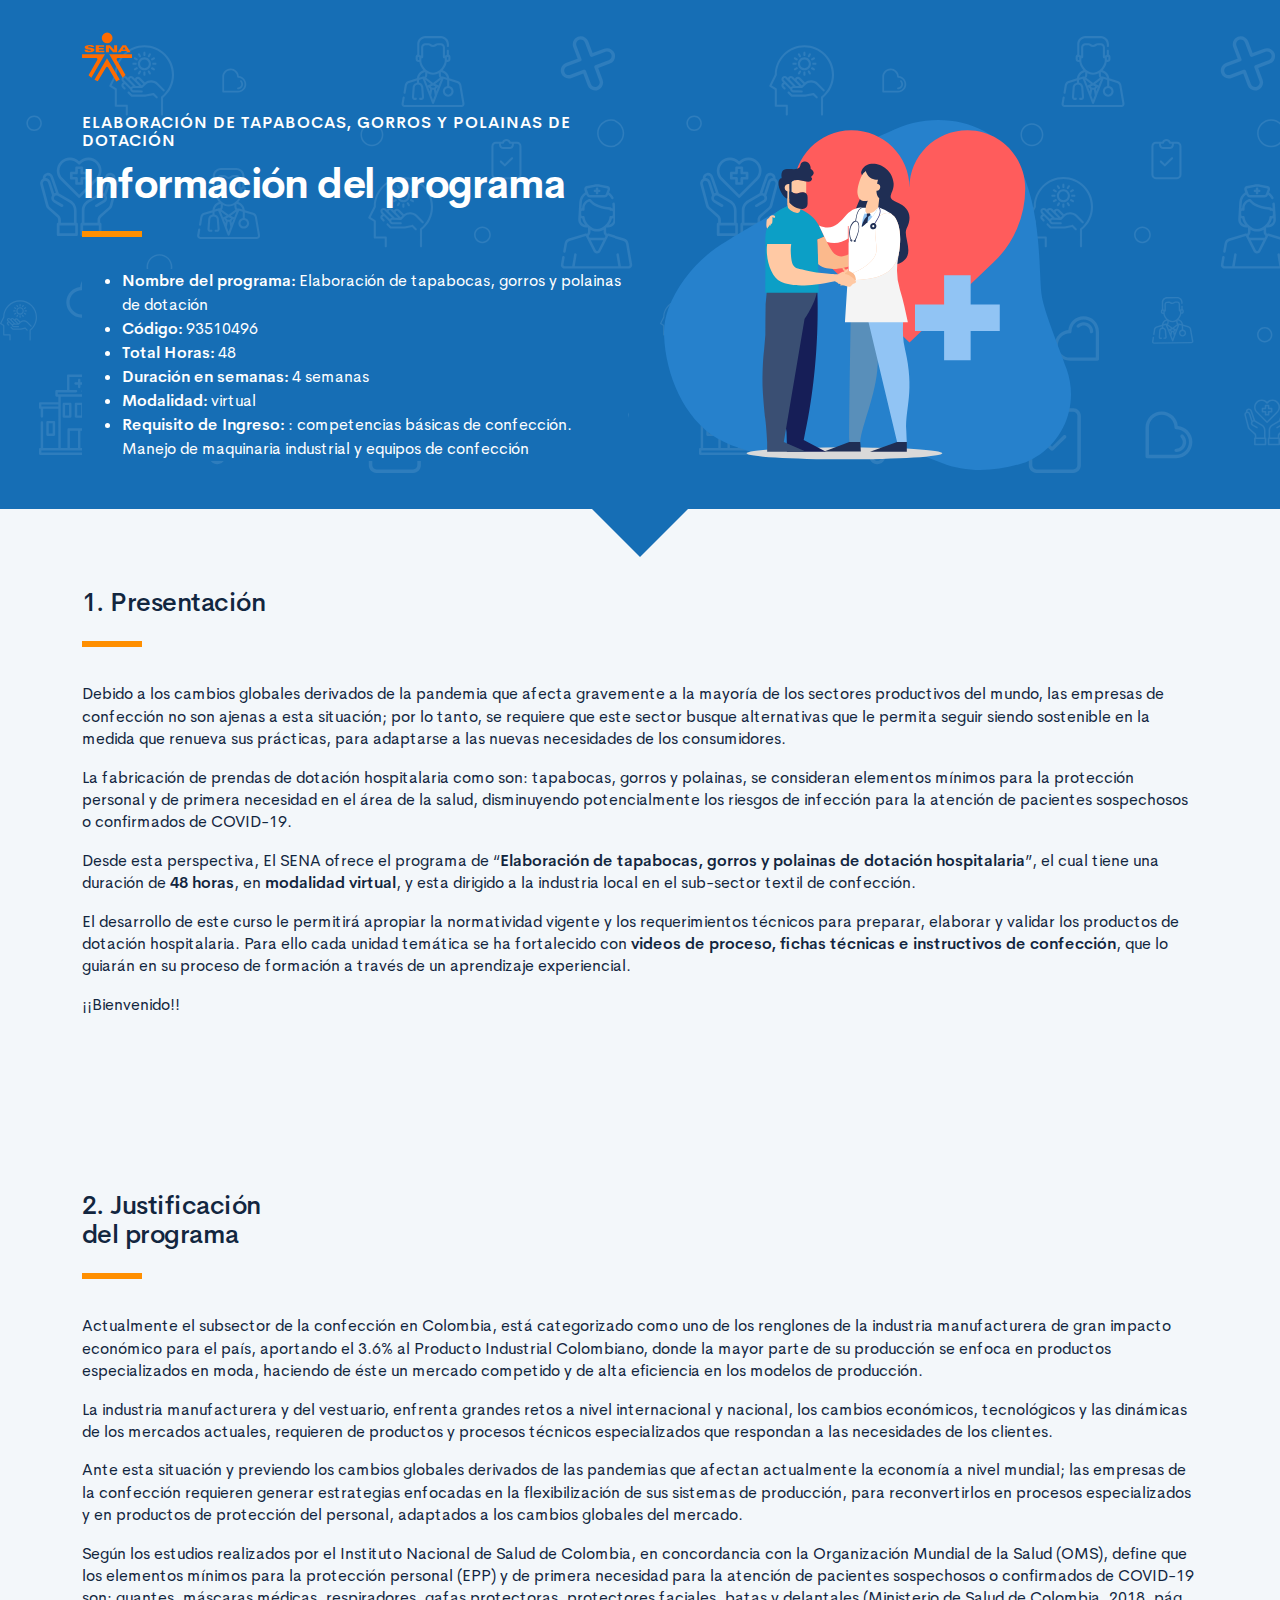
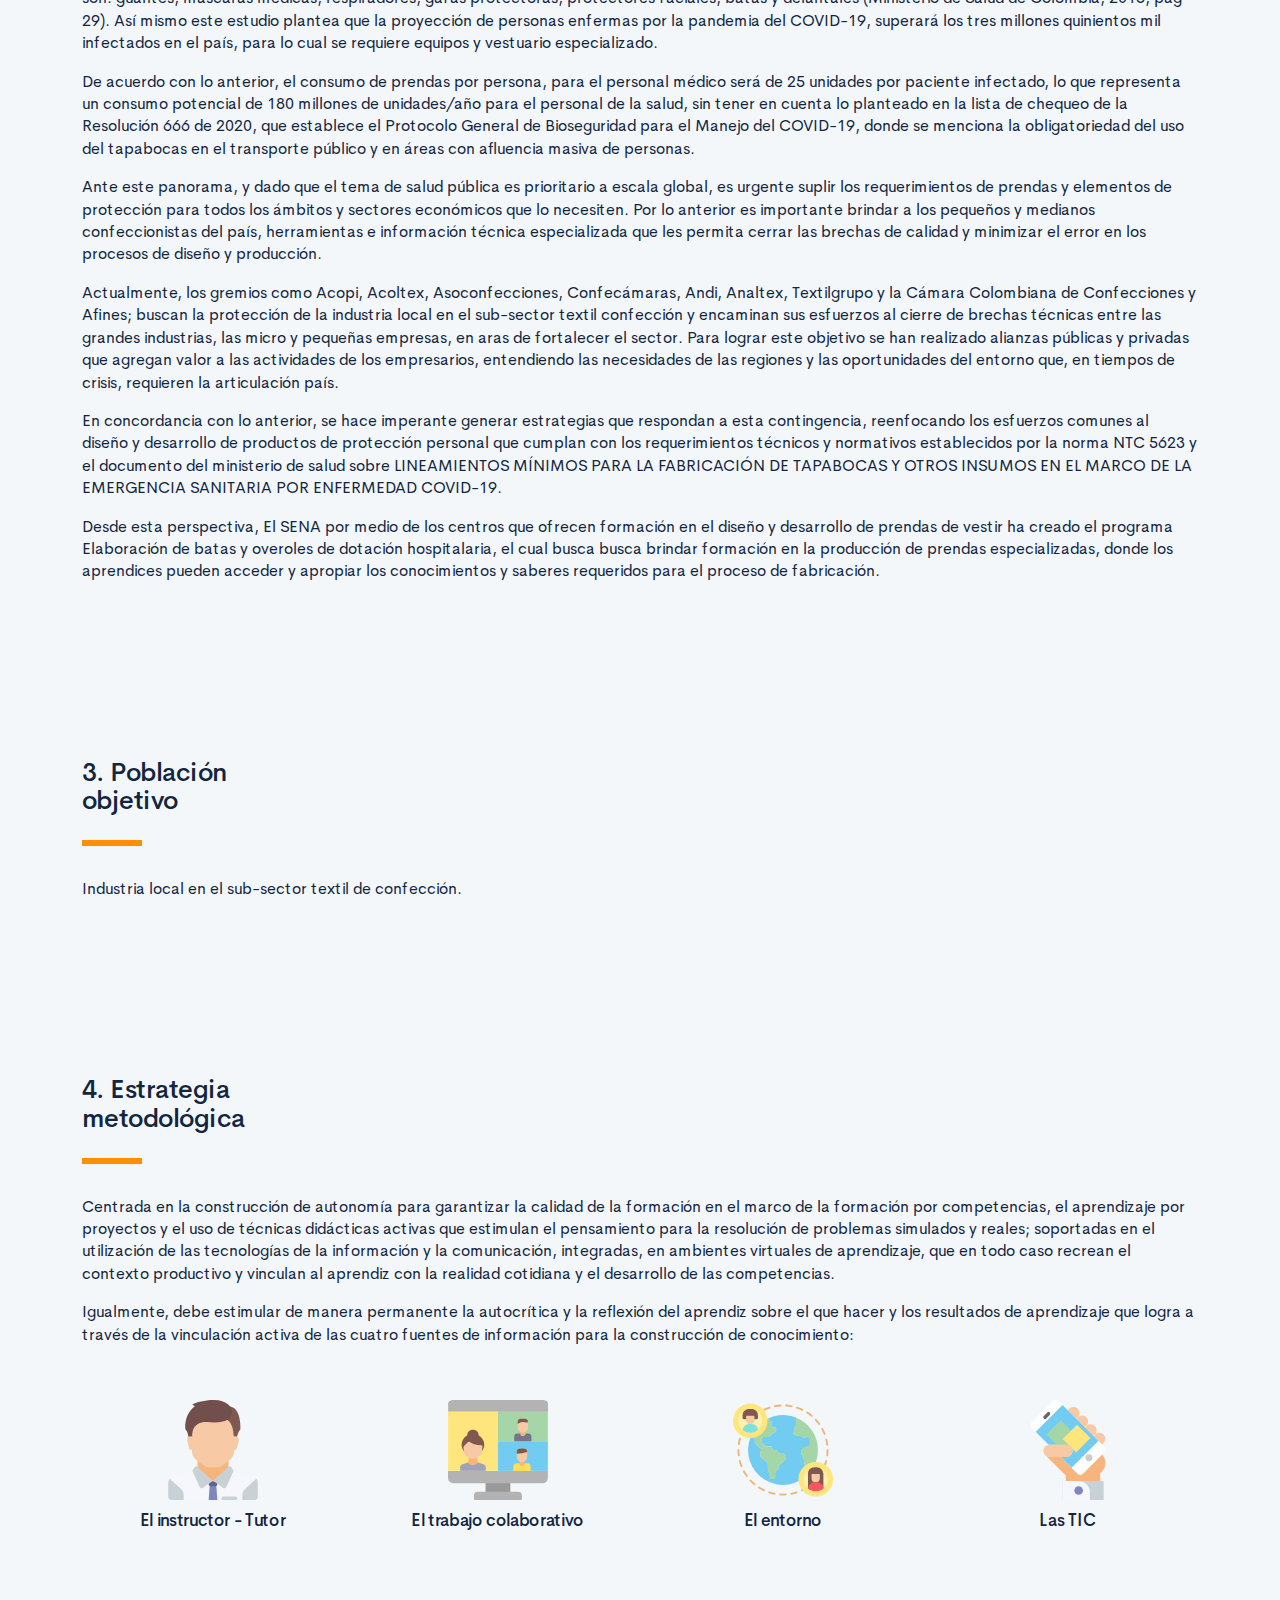
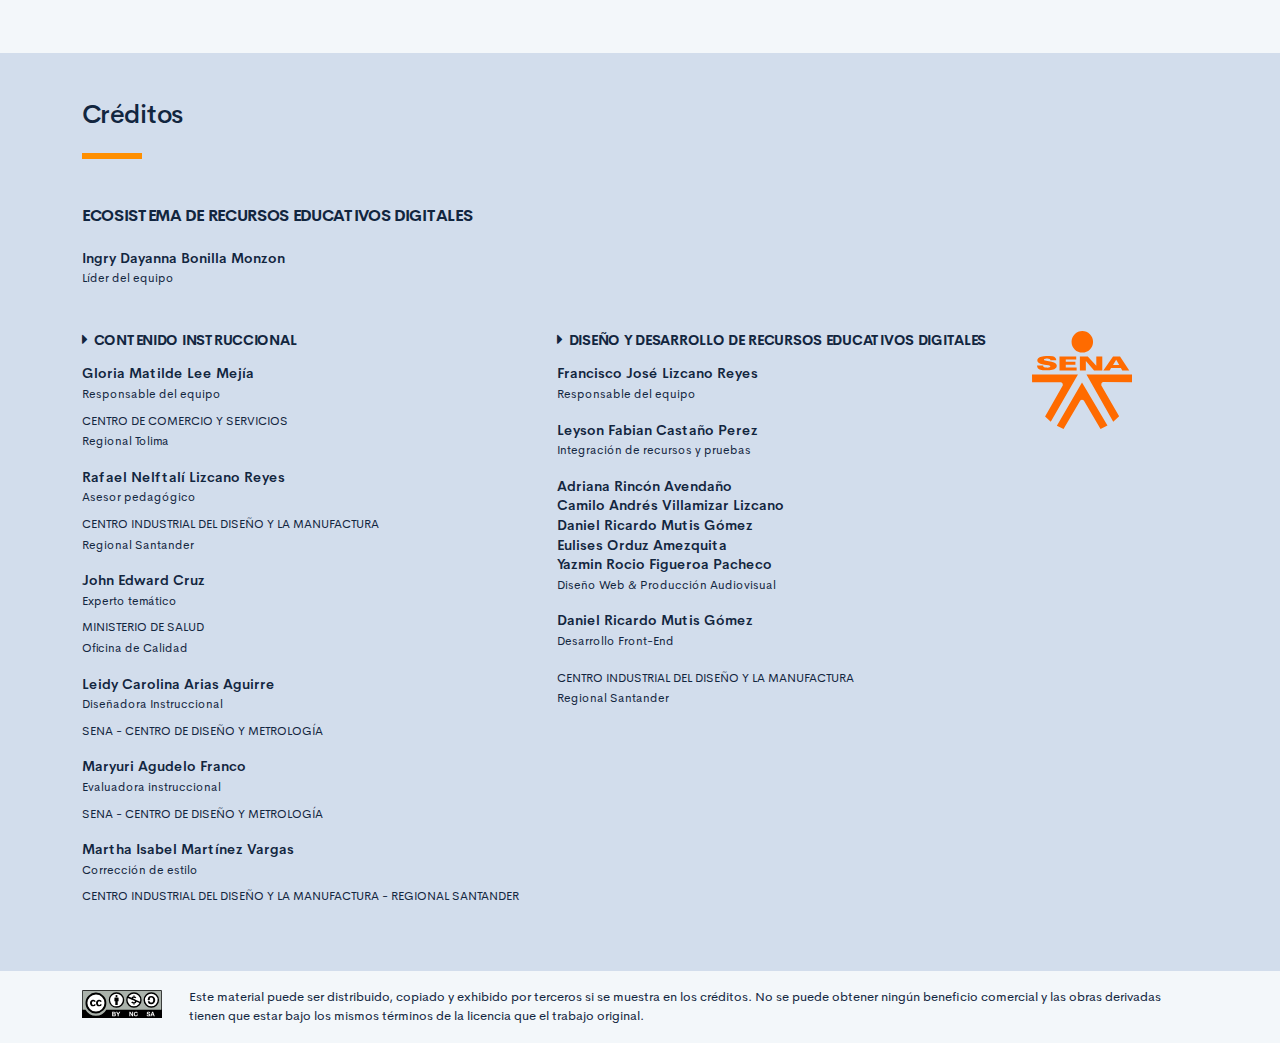
==== public/info.html @ 930f3c79 "CF4_V1" ====
<!DOCTYPE html>
<html lang="es">
    <head>
        <meta charset="UTF-8">
        <meta name="viewport" content="width=device-width, user-scalable=no, initial-scale=1.0, maximum-scale=1.0, minimum-scale=1.0">
        <title>Información del programa: Elaboración de tapabocas, gorros y polainas de dotación hospitalaria</title>
        <meta meta name="description" content="Informacioón del programa Elaboración de tapabocas, gorros y polainas de dotación.">
        <link rel="icon" type="image/svg+xml" href="assets/images/logos/senaLogo.svg">
        <link rel="stylesheet" href="assets/fonts/feather/feather.css">
        <link rel="stylesheet" href="assets/fonts/fontawesome/css/font-awesome.css">
        <link href="assets/css/fancybox.css" rel="stylesheet">
        <link href="assets/css/animate.css" rel="stylesheet">
        <link rel="stylesheet" href="assets/css/main.css">
    </head>
    <body class="theme-dark page-header-textura" id="page-home">
        <header class="curso-presentacion page-header" id="CursoPresentacion">
            <div class="page-textura">
                <div class="container">
                    <div class="curso-topbar justify-content-center justify-content-md-start"><a class="curso-topbar__logo"><svg xmlns="http://www.w3.org/2000/svg" width="168.273" height="164.177" viewBox="0 0 168.273 164.177">
                                <path id="SENA_LOGO" data-name="SENA LOGO" d="M85.349,1a18.09,18.09,0,1,0,18.09,18.09h0A18.1,18.1,0,0,0,85.349,1ZM25.617,42.983a33.722,33.722,0,0,0-9.386,1.024,11.156,11.156,0,0,0-5.12,2.56A5.346,5.346,0,0,0,10.086,52.2c.683,1.707,2.56,2.9,4.608,3.584,4.437,1.536,9.386,1.877,13.994,2.731a5.1,5.1,0,0,1,2.389,1.024,1.369,1.369,0,0,1-.683,2.048,9.146,9.146,0,0,1-5.291.683A8.354,8.354,0,0,1,20.5,61.244a1.962,1.962,0,0,1-.853-2.389H9.233A7.663,7.663,0,0,0,10.6,63.463a7.59,7.59,0,0,0,4.267,2.389A28.541,28.541,0,0,0,23.4,66.876,52.426,52.426,0,0,0,35,66.023a11.043,11.043,0,0,0,5.8-2.9,5.358,5.358,0,0,0-1.365-8.533,21.267,21.267,0,0,0-5.8-2.048c-3.072-.683-5.973-1.024-9.045-1.536a9.114,9.114,0,0,1-3.072-.853,1.226,1.226,0,0,1,0-2.219,9.369,9.369,0,0,1,4.437-.683,10.554,10.554,0,0,1,4.608.853A1.877,1.877,0,0,1,31.59,49.81h9.9a5.669,5.669,0,0,0-1.195-3.584A8.875,8.875,0,0,0,35.515,43.5c-3.584-.341-6.827-.512-9.9-.512Zm21.333.683V67.217H75.792V62.1H57.531V57.489H73.744V52.54H57.531V48.786H75.109v-5.12Zm47.615,0H81.253V67.217H91.322V51.346l13.824,15.872h13.824V43.666H108.9v15.7Zm42.495,0L120.676,67.217h10.581l2.56-4.267H150.2l2.389,4.267h11.776l-15.53-23.551ZM142.35,49.3l5.12,8.533h-10.41ZM.7,74.044l.171,12.8L49,86.673c2.389.512,3.925,2.048,3.413,5.8l-29.7,51.711,9.557,9.045L78.01,74.044Zm91.646,0L137.4,152.89l9.9-8.874L117.433,92.3c-.512-3.584.853-5.291,3.413-5.8l48.127.171V74.044ZM84.837,87.185,42.512,159.546l11.264,5.461,28.159-47.615a4.283,4.283,0,0,1,2.9-1.195,4.681,4.681,0,0,1,3.072,1.195l28.159,47.786,11.605-5.973Z" transform="translate(-0.7 -1)" fill="#FF6B00" />
                            </svg>
                        </a></div>
                    <div class="curso-portada">
                        <div class="row align-items-center">
                            <div class="col-12 col-lg-6">
                                <h3 class="curso-subtitulo">Elaboración de tapabocas, gorros y polainas de dotación</h3>
                                <h1 class="curso-titulo">Información del programa</h1>
                                <div class="brand-line-primary"></div>
                                <p class="curso-descripcion">
                                <ul class="bg-brand-color-dark text-white">
                                    <li> <span><strong>Nombre del programa:</strong> Elaboración de tapabocas, gorros y polainas de dotación</span></li>
                                    <li> <span><strong>Código:</strong> 93510496</span></li>
                                    <li> <span><strong>Total Horas:</strong> 48</span></li>
                                    <li> <span><strong>Duración en semanas:</strong> 4 semanas</span></li>
                                    <li> <span><strong>Modalidad:</strong> virtual</span></li>
                                    <li> <span><strong>Requisito de Ingreso:</strong> : competencias básicas de confección. Manejo de maquinaria industrial y equipos de confección</span></li>
                                </ul>
                                </p>
                            </div>
                            <div class="col-12 col-lg-6">
                                <div class="col-12 col-lg-6 text-center">
                                    <div class="d-none d-lg-block"><img class="curso-imagen" src="assets/images/header/header_media.svg" /></div>
                                </div>
                            </div>
                        </div>
                    </div>
                </div>
            </div>
        </header>
        <section class="section section-dark" id="Presentacion">
            <div class="container">
                <h1> 1. Presentación</h1>
                <div class="brand-line-primary"></div>
                <p class="mt-5">Debido a los cambios globales derivados de la pandemia que afecta gravemente a la mayoría de los sectores productivos del mundo, las empresas de confección no son ajenas a esta situación; por lo tanto, se requiere que este sector busque alternativas que le permita seguir siendo sostenible en la medida que renueva sus prácticas, para adaptarse a las nuevas necesidades de los consumidores. </p>
                <p>La fabricación de prendas de dotación hospitalaria como son: tapabocas, gorros y polainas, se consideran elementos mínimos para la protección personal y de primera necesidad en el área de la salud, disminuyendo potencialmente los riesgos de infección para la atención de pacientes sospechosos o confirmados de COVID-19.</p>
                <p>Desde esta perspectiva, El SENA ofrece el programa de “<strong>Elaboración de tapabocas, gorros y polainas de dotación hospitalaria</strong>”, el cual tiene una duración de <strong>48 horas</strong>, en <strong>modalidad virtual</strong>, y esta dirigido a la industria local en el sub-sector textil de confección.</p>
                <p>El desarrollo de este curso le permitirá apropiar la normatividad vigente y los requerimientos técnicos para preparar, elaborar y validar los productos de dotación hospitalaria. Para ello cada unidad temática se ha fortalecido con <strong>videos de proceso, fichas técnicas e instructivos de confección</strong>, que lo guiarán en su proceso de formación a través de un aprendizaje experiencial.</p>
                <p>¡¡Bienvenido!!</p>
            </div>
        </section>
        <section class="section section-light" id="Justificacion">
            <div class="container">
                <h1> 2. Justificación<br> del programa</h1>
                <div class="brand-line-primary"></div>
                <p class="mt-5">Actualmente el subsector de la confección en Colombia, está categorizado como uno de los renglones de la industria manufacturera de gran impacto económico para el país, aportando el 3.6% al Producto Industrial Colombiano, donde la mayor parte de su producción se enfoca en productos especializados en moda, haciendo de éste un mercado competido y de alta eficiencia en los modelos de producción. </p>
                <p>La industria manufacturera y del vestuario, enfrenta grandes retos a nivel internacional y nacional, los cambios económicos, tecnológicos y las dinámicas de los mercados actuales, requieren de productos y procesos técnicos especializados que respondan a las necesidades de los clientes. </p>
                <p>Ante esta situación y previendo los cambios globales derivados de las pandemias que afectan actualmente la economía a nivel mundial; las empresas de la confección requieren generar estrategias enfocadas en la flexibilización de sus sistemas de producción, para reconvertirlos en procesos especializados y en productos de protección del personal, adaptados a los cambios globales del mercado. </p>
                <p>Según los estudios realizados por el Instituto Nacional de Salud de Colombia, en concordancia con la Organización Mundial de la Salud (OMS), define que los elementos mínimos para la protección personal (EPP) y de primera necesidad para la atención de pacientes sospechosos o confirmados de COVID-19 son: guantes, máscaras médicas, respiradores, gafas protectoras, protectores faciales, batas y delantales (Ministerio de Salud de Colombia, 2018, pág 29). Así mismo este estudio plantea que la proyección de personas enfermas por la pandemia del COVID-19, superará los tres millones quinientos mil infectados en el país, para lo cual se requiere equipos y vestuario especializado. </p>
                <p>De acuerdo con lo anterior, el consumo de prendas por persona, para el personal médico será de 25 unidades por paciente infectado, lo que representa un consumo potencial de 180 millones de unidades/año para el personal de la salud, sin tener en cuenta lo planteado en la lista de chequeo de la Resolución 666 de 2020, que establece el Protocolo General de Bioseguridad para el Manejo del COVID-19, donde se menciona la obligatoriedad del uso del tapabocas en el transporte público y en áreas con afluencia masiva de personas. </p>
                <p>Ante este panorama, y dado que el tema de salud pública es prioritario a escala global, es urgente suplir los requerimientos de prendas y elementos de protección para todos los ámbitos y sectores económicos que lo necesiten. Por lo anterior es importante brindar a los pequeños y medianos confeccionistas del país, herramientas e información técnica especializada que les permita cerrar las brechas de calidad y minimizar el error en los procesos de diseño y producción. </p>
                <p>Actualmente, los gremios como Acopi, Acoltex, Asoconfecciones, Confecámaras, Andi, Analtex, Textilgrupo y la Cámara Colombiana de Confecciones y Afines; buscan la protección de la industria local en el sub-sector textil confección y encaminan sus esfuerzos al cierre de brechas técnicas entre las grandes industrias, las micro y pequeñas empresas, en aras de fortalecer el sector. Para lograr este objetivo se han realizado alianzas públicas y privadas que agregan valor a las actividades de los empresarios, entendiendo las necesidades de las regiones y las oportunidades del entorno que, en tiempos de crisis, requieren la articulación país. </p>
                <p>En concordancia con lo anterior, se hace imperante generar estrategias que respondan a esta contingencia, reenfocando los esfuerzos comunes al diseño y desarrollo de productos de protección personal que cumplan con los requerimientos técnicos y normativos establecidos por la norma NTC 5623 y el documento del ministerio de salud sobre LINEAMIENTOS MÍNIMOS PARA LA FABRICACIÓN DE TAPABOCAS Y OTROS INSUMOS EN EL MARCO DE LA EMERGENCIA SANITARIA POR ENFERMEDAD COVID-19. </p>
                <p>Desde esta perspectiva, El SENA por medio de los centros que ofrecen formación en el diseño y desarrollo de prendas de vestir ha creado el programa Elaboración de batas y overoles de dotación hospitalaria, el cual busca busca brindar formación en la producción de prendas especializadas, donde los aprendices pueden acceder y apropiar los conocimientos y saberes requeridos para el proceso de fabricación. </p>
            </div>
        </section>
        <section class="section section-dark" id="Poblacion">
            <div class="container">
                <h1> 3. Población <br>objetivo</h1>
                <div class="brand-line-primary"></div>
                <p>Industria local en el sub-sector textil de confección.</p>
            </div>
        </section>
        <section class="section section-light" id="Estrategia">
            <div class="container">
                <h1>4. Estrategia <br>metodológica</h1>
                <div class="brand-line-primary"></div>
                <p>Centrada en la construcción de autonomía para garantizar la calidad de la formación en el marco de la formación por competencias, el aprendizaje por proyectos y el uso de técnicas didácticas activas que estimulan el pensamiento para la resolución de problemas simulados y reales; soportadas en el utilización de las tecnologías de la información y la comunicación, integradas, en ambientes virtuales de aprendizaje, que en todo caso recrean el contexto productivo y vinculan al aprendiz con la realidad cotidiana y el desarrollo de las competencias. </p>
                <p>Igualmente, debe estimular de manera permanente la autocrítica y la reflexión del aprendiz sobre el que hacer y los resultados de aprendizaje que logra a través de la vinculación activa de las cuatro fuentes de información para la construcción de conocimiento:</p>
                <div class="row mt-4">
                    <article class="col-md-6 col-lg-3 my-2">
                        <div class="box bg-gray-200 d-flex flex-column justify-content-center align-items-center p-4 rounded-lg"><img class="img-fluid" src="assets/images/info/tutor.svg" style="width: 100px; height: 100px;">
                            <h3 class="my-3">El instructor - Tutor </h3>
                        </div>
                    </article>
                    <article class="col-md-6 col-lg-3 my-2">
                        <div class="box bg-gray-200 d-flex flex-column justify-content-center align-items-center p-4 rounded-lg"><img class="img-fluid" src="assets/images/info/colaborativo.svg" style="width: 100px; height: 100px;">
                            <h3 class="my-3">El trabajo colaborativo </h3>
                        </div>
                    </article>
                    <article class="col-md-6 col-lg-3 my-2">
                        <div class="box bg-gray-200 d-flex flex-column justify-content-center align-items-center p-4 rounded-lg"><img class="img-fluid" src="assets/images/info/entorno.svg" style="width: 100px; height: 100px;">
                            <h3 class="my-3">El entorno </h3>
                        </div>
                    </article>
                    <article class="col-md-6 col-lg-3 my-2">
                        <div class="box bg-gray-200 d-flex flex-column justify-content-center align-items-center p-4 rounded-lg" style="height: 100%;"><img class="img-fluid" src="assets/images/info/tic.svg" style="width: 100px; height: 100px;">
                            <h3 class="my-3">Las TIC</h3>
                        </div>
                    </article>
                </div>
            </div>
        </section>
        <footer class="footer" id="Creditos">
            <div class="container">
                <h1>Créditos </h1>
                <div class="brand-line-primary"></div>
                <div class="row">
                    <div class="col-12 col-md-5">
                        <h3 class="footer-subtitulo mb-4">ECOSISTEMA DE RECURSOS EDUCATIVOS DIGITALES </h3>
                        <p class="footer-texto mb-2"><strong>Ingry Dayanna Bonilla Monzon </strong><br /> <span class="text-small">Líder del equipo</span></p>
                    </div>
                </div>
                <div class="row mt-5">
                    <div class="col-12 col-md-5">
                        <h4 class="footer-subtitulo-2 mt-0">
                            <div class="fa fa-caret-right mr-2"></div>Contenido Instruccional
                        </h4>
                        <p class="footer-texto mb-2"><strong>Gloria Matilde Lee Mejía </strong><br /> <span class="text-small">Responsable del equipo</span></p>
                        <p class="footer-texto"><span class="text-small text-uppercase">Centro de Comercio y Servicios</span><br /><span class="text-small">Regional Tolima</span></p>
                        <p class="footer-texto mb-2"><strong>Rafael Nelftalí Lizcano Reyes</strong><br /> <span class="text-small">Asesor pedagógico<br /></span></p>
                        <p class="footer-texto"><span class="text-small text-uppercase">CENTRO INDUSTRIAL DEL DISEÑO Y LA MANUFACTURA </span><br /><span class="text-small">Regional Santander </span></p>
                        <p class="footer-texto mb-2"><strong>John Edward Cruz</strong><br /> <span class="text-small">Experto temático<br /></span></p>
                        <p class="footer-texto"><span class="text-small text-uppercase">Ministerio de Salud</span><br /><span class="text-small">Oficina de Calidad </span></p>
                        <p class="footer-texto mb-2"> <strong>Leidy Carolina Arias Aguirre</strong><br /> <span class="text-small">Diseñadora Instruccional<br /></span></p>
                        <p class="footer-texto"><span class="text-small text-uppercase">SENA - Centro de Diseño y metrología </span></p>
                        <p class="footer-texto mb-2"><strong>Maryuri Agudelo Franco</strong><br /> <span class="text-small">Evaluadora instruccional<br /></span></p>
                        <p class="footer-texto"><span class="text-small text-uppercase">SENA - Centro de Diseño y metrología </span></p>
                        <p class="footer-texto mb-2"><strong>Martha Isabel Martínez Vargas</strong><br /> <span class="text-small">Corrección de estilo<br /></span></p>
                        <p class="footer-texto"><span class="text-small text-uppercase">Centro Industrial Del Diseño Y La Manufactura - Regional Santander</span></p>
                    </div>
                    <div class="col-12 col-md-5">
                        <h4 class="footer-subtitulo-2 mt-0">
                            <div class="fa fa-caret-right mr-2"></div>Diseño y desarrollo de recursos educativos digitales
                        </h4>
                        <p class="footer-texto"><strong>Francisco José Lizcano Reyes </strong><br /> <span class="text-small">Responsable del equipo<br /></span></p>
                        <p class="footer-texto"><strong>Leyson Fabian Castaño Perez</strong><br /> <span class="text-small">Integración de recursos y pruebas<br /></span></p>
                        <p class="footer-texto"> <strong>Adriana Rincón Avendaño</strong><br />
                            <strong>Camilo Andrés Villamizar Lizcano</strong><br />
                            <strong>Daniel Ricardo Mutis Gómez</strong><br />
                            <strong>Eulises Orduz Amezquita</strong><br />
                            <strong>Yazmin Rocio Figueroa Pacheco</strong><br /><span class="text-small">Diseño Web & Producción Audiovisual<br /></span></p>
                        <p class="footer-texto"><strong>Daniel Ricardo Mutis Gómez</strong><br /> <span class="text-small">Desarrollo Front-End<br /></span></p>
                        <p class="footer-texto"><span class="text-small text-uppercase">CENTRO INDUSTRIAL DEL DISEÑO Y LA MANUFACTURA </span><br /><span class="text-small">Regional Santander </span></p>
                    </div>
                    <div class="col-12 col-md-2">
                        <div class="d-flex flex-column justify-content-center"><img src="assets/images/logos/senaLogo.svg" style="max-width:100px" /></div>
                    </div>
                </div>
            </div>
        </footer>
        <section id="cc">
            <div class="container">
                <div class="d-flex flex-column flex-sm-row"><span class="pr-3"><i class="icon cc"></i></span><span>Este material puede ser distribuido, copiado y exhibido por terceros si se muestra en los créditos. No se puede obtener ningún beneficio comercial y las obras derivadas tienen que estar bajo los mismos términos de la licencia que el trabajo original.</span></div>
            </div>
        </section>
    </body>
</html>
---- public/assets/fonts/feather/feather.css ----
@font-face {
  font-family: 'Feather';
  src:
    url('fonts/Feather.ttf?sdxovp') format('truetype'),
    url('fonts/Feather.woff?sdxovp') format('woff'),
    url('fonts/Feather.svg?sdxovp#Feather') format('svg');
  font-weight: normal;
  font-style: normal;
}

.fe {
  /* use !important to prevent issues with browser extensions that change fonts */
  font-family: 'Feather' !important;
  speak: none;
  font-style: normal;
  font-weight: normal;
  font-variant: normal;
  text-transform: none;
  line-height: 1;

  /* Better Font Rendering =========== */
  -webkit-font-smoothing: antialiased;
  -moz-osx-font-smoothing: grayscale;
}

.fe-activity:before {
  content: "\e900";
}
.fe-airplay:before {
  content: "\e901";
}
.fe-alert-circle:before {
  content: "\e902";
}
.fe-alert-octagon:before {
  content: "\e903";
}
.fe-alert-triangle:before {
  content: "\e904";
}
.fe-align-center:before {
  content: "\e905";
}
.fe-align-justify:before {
  content: "\e906";
}
.fe-align-left:before {
  content: "\e907";
}
.fe-align-right:before {
  content: "\e908";
}
.fe-anchor:before {
  content: "\e909";
}
.fe-aperture:before {
  content: "\e90a";
}
.fe-archive:before {
  content: "\e90b";
}
.fe-arrow-down:before {
  content: "\e90c";
}
.fe-arrow-down-circle:before {
  content: "\e90d";
}
.fe-arrow-down-left:before {
  content: "\e90e";
}
.fe-arrow-down-right:before {
  content: "\e90f";
}
.fe-arrow-left:before {
  content: "\e910";
}
.fe-arrow-left-circle:before {
  content: "\e911";
}
.fe-arrow-right:before {
  content: "\e912";
}
.fe-arrow-right-circle:before {
  content: "\e913";
}
.fe-arrow-up:before {
  content: "\e914";
}
.fe-arrow-up-circle:before {
  content: "\e915";
}
.fe-arrow-up-left:before {
  content: "\e916";
}
.fe-arrow-up-right:before {
  content: "\e917";
}
.fe-at-sign:before {
  content: "\e918";
}
.fe-award:before {
  content: "\e919";
}
.fe-bar-chart:before {
  content: "\e91a";
}
.fe-bar-chart-2:before {
  content: "\e91b";
}
.fe-battery:before {
  content: "\e91c";
}
.fe-battery-charging:before {
  content: "\e91d";
}
.fe-bell:before {
  content: "\e91e";
}
.fe-bell-off:before {
  content: "\e91f";
}
.fe-bluetooth:before {
  content: "\e920";
}
.fe-bold:before {
  content: "\e921";
}
.fe-book:before {
  content: "\e922";
}
.fe-book-open:before {
  content: "\e923";
}
.fe-bookmark:before {
  content: "\e924";
}
.fe-box:before {
  content: "\e925";
}
.fe-briefcase:before {
  content: "\e926";
}
.fe-calendar:before {
  content: "\e927";
}
.fe-camera:before {
  content: "\e928";
}
.fe-camera-off:before {
  content: "\e929";
}
.fe-cast:before {
  content: "\e92a";
}
.fe-check:before {
  content: "\e92b";
}
.fe-check-circle:before {
  content: "\e92c";
}
.fe-check-square:before {
  content: "\e92d";
}
.fe-chevron-down:before {
  content: "\e92e";
}
.fe-chevron-left:before {
  content: "\e92f";
}
.fe-chevron-right:before {
  content: "\e930";
}
.fe-chevron-up:before {
  content: "\e931";
}
.fe-chevrons-down:before {
  content: "\e932";
}
.fe-chevrons-left:before {
  content: "\e933";
}
.fe-chevrons-right:before {
  content: "\e934";
}
.fe-chevrons-up:before {
  content: "\e935";
}
.fe-chrome:before {
  content: "\e936";
}
.fe-circle:before {
  content: "\e937";
}
.fe-clipboard:before {
  content: "\e938";
}
.fe-clock:before {
  content: "\e939";
}
.fe-cloud:before {
  content: "\e93a";
}
.fe-cloud-drizzle:before {
  content: "\e93b";
}
.fe-cloud-lightning:before {
  content: "\e93c";
}
.fe-cloud-off:before {
  content: "\e93d";
}
.fe-cloud-rain:before {
  content: "\e93e";
}
.fe-cloud-snow:before {
  content: "\e93f";
}
.fe-code:before {
  content: "\e940";
}
.fe-codepen:before {
  content: "\e941";
}
.fe-command:before {
  content: "\e942";
}
.fe-compass:before {
  content: "\e943";
}
.fe-copy:before {
  content: "\e944";
}
.fe-corner-down-left:before {
  content: "\e945";
}
.fe-corner-down-right:before {
  content: "\e946";
}
.fe-corner-left-down:before {
  content: "\e947";
}
.fe-corner-left-up:before {
  content: "\e948";
}
.fe-corner-right-down:before {
  content: "\e949";
}
.fe-corner-right-up:before {
  content: "\e94a";
}
.fe-corner-up-left:before {
  content: "\e94b";
}
.fe-corner-up-right:before {
  content: "\e94c";
}
.fe-cpu:before {
  content: "\e94d";
}
.fe-credit-card:before {
  content: "\e94e";
}
.fe-crop:before {
  content: "\e94f";
}
.fe-crosshair:before {
  content: "\e950";
}
.fe-database:before {
  content: "\e951";
}
.fe-delete:before {
  content: "\e952";
}
.fe-disc:before {
  content: "\e953";
}
.fe-dollar-sign:before {
  content: "\e954";
}
.fe-download:before {
  content: "\e955";
}
.fe-download-cloud:before {
  content: "\e956";
}
.fe-droplet:before {
  content: "\e957";
}
.fe-edit:before {
  content: "\e958";
}
.fe-edit-2:before {
  content: "\e959";
}
.fe-edit-3:before {
  content: "\e95a";
}
.fe-external-link:before {
  content: "\e95b";
}
.fe-eye:before {
  content: "\e95c";
}
.fe-eye-off:before {
  content: "\e95d";
}
.fe-facebook:before {
  content: "\e95e";
}
.fe-fast-forward:before {
  content: "\e95f";
}
.fe-feather:before {
  content: "\e960";
}
.fe-file:before {
  content: "\e961";
}
.fe-file-minus:before {
  content: "\e962";
}
.fe-file-plus:before {
  content: "\e963";
}
.fe-file-text:before {
  content: "\e964";
}
.fe-film:before {
  content: "\e965";
}
.fe-filter:before {
  content: "\e966";
}
.fe-flag:before {
  content: "\e967";
}
.fe-folder:before {
  content: "\e968";
}
.fe-folder-minus:before {
  content: "\e969";
}
.fe-folder-plus:before {
  content: "\e96a";
}
.fe-gift:before {
  content: "\e96b";
}
.fe-git-branch:before {
  content: "\e96c";
}
.fe-git-commit:before {
  content: "\e96d";
}
.fe-git-merge:before {
  content: "\e96e";
}
.fe-git-pull-request:before {
  content: "\e96f";
}
.fe-github:before {
  content: "\e970";
}
.fe-gitlab:before {
  content: "\e971";
}
.fe-globe:before {
  content: "\e972";
}
.fe-grid:before {
  content: "\e973";
}
.fe-hard-drive:before {
  content: "\e974";
}
.fe-hash:before {
  content: "\e975";
}
.fe-headphones:before {
  content: "\e976";
}
.fe-heart:before {
  content: "\e977";
}
.fe-help-circle:before {
  content: "\e978";
}
.fe-home:before {
  content: "\e979";
}
.fe-image:before {
  content: "\e97a";
}
.fe-inbox:before {
  content: "\e97b";
}
.fe-info:before {
  content: "\e97c";
}
.fe-instagram:before {
  content: "\e97d";
}
.fe-italic:before {
  content: "\e97e";
}
.fe-layers:before {
  content: "\e97f";
}
.fe-layout:before {
  content: "\e980";
}
.fe-life-buoy:before {
  content: "\e981";
}
.fe-link:before {
  content: "\e982";
}
.fe-link-2:before {
  content: "\e983";
}
.fe-linkedin:before {
  content: "\e984";
}
.fe-list:before {
  content: "\e985";
}
.fe-loader:before {
  content: "\e986";
}
.fe-lock:before {
  content: "\e987";
}
.fe-log-in:before {
  content: "\e988";
}
.fe-log-out:before {
  content: "\e989";
}
.fe-mail:before {
  content: "\e98a";
}
.fe-map:before {
  content: "\e98b";
}
.fe-map-pin:before {
  content: "\e98c";
}
.fe-maximize:before {
  content: "\e98d";
}
.fe-maximize-2:before {
  content: "\e98e";
}
.fe-menu:before {
  content: "\e98f";
}
.fe-message-circle:before {
  content: "\e990";
}
.fe-message-square:before {
  content: "\e991";
}
.fe-mic:before {
  content: "\e992";
}
.fe-mic-off:before {
  content: "\e993";
}
.fe-minimize:before {
  content: "\e994";
}
.fe-minimize-2:before {
  content: "\e995";
}
.fe-minus:before {
  content: "\e996";
}
.fe-minus-circle:before {
  content: "\e997";
}
.fe-minus-square:before {
  content: "\e998";
}
.fe-monitor:before {
  content: "\e999";
}
.fe-moon:before {
  content: "\e99a";
}
.fe-more-horizontal:before {
  content: "\e99b";
}
.fe-more-vertical:before {
  content: "\e99c";
}
.fe-move:before {
  content: "\e99d";
}
.fe-music:before {
  content: "\e99e";
}
.fe-navigation:before {
  content: "\e99f";
}
.fe-navigation-2:before {
  content: "\e9a0";
}
.fe-octagon:before {
  content: "\e9a1";
}
.fe-package:before {
  content: "\e9a2";
}
.fe-paperclip:before {
  content: "\e9a3";
}
.fe-pause:before {
  content: "\e9a4";
}
.fe-pause-circle:before {
  content: "\e9a5";
}
.fe-percent:before {
  content: "\e9a6";
}
.fe-phone:before {
  content: "\e9a7";
}
.fe-phone-call:before {
  content: "\e9a8";
}
.fe-phone-forwarded:before {
  content: "\e9a9";
}
.fe-phone-incoming:before {
  content: "\e9aa";
}
.fe-phone-missed:before {
  content: "\e9ab";
}
.fe-phone-off:before {
  content: "\e9ac";
}
.fe-phone-outgoing:before {
  content: "\e9ad";
}
.fe-pie-chart:before {
  content: "\e9ae";
}
.fe-play:before {
  content: "\e9af";
}
.fe-play-circle:before {
  content: "\e9b0";
}
.fe-plus:before {
  content: "\e9b1";
}
.fe-plus-circle:before {
  content: "\e9b2";
}
.fe-plus-square:before {
  content: "\e9b3";
}
.fe-pocket:before {
  content: "\e9b4";
}
.fe-power:before {
  content: "\e9b5";
}
.fe-printer:before {
  content: "\e9b6";
}
.fe-radio:before {
  content: "\e9b7";
}
.fe-refresh-ccw:before {
  content: "\e9b8";
}
.fe-refresh-cw:before {
  content: "\e9b9";
}
.fe-repeat:before {
  content: "\e9ba";
}
.fe-rewind:before {
  content: "\e9bb";
}
.fe-rotate-ccw:before {
  content: "\e9bc";
}
.fe-rotate-cw:before {
  content: "\e9bd";
}
.fe-rss:before {
  content: "\e9be";
}
.fe-save:before {
  content: "\e9bf";
}
.fe-scissors:before {
  content: "\e9c0";
}
.fe-search:before {
  content: "\e9c1";
}
.fe-send:before {
  content: "\e9c2";
}
.fe-server:before {
  content: "\e9c3";
}
.fe-settings:before {
  content: "\e9c4";
}
.fe-share:before {
  content: "\e9c5";
}
.fe-share-2:before {
  content: "\e9c6";
}
.fe-shield:before {
  content: "\e9c7";
}
.fe-shield-off:before {
  content: "\e9c8";
}
.fe-shopping-bag:before {
  content: "\e9c9";
}
.fe-shopping-cart:before {
  content: "\e9ca";
}
.fe-shuffle:before {
  content: "\e9cb";
}
.fe-sidebar:before {
  content: "\e9cc";
}
.fe-skip-back:before {
  content: "\e9cd";
}
.fe-skip-forward:before {
  content: "\e9ce";
}
.fe-slack:before {
  content: "\e9cf";
}
.fe-slash:before {
  content: "\e9d0";
}
.fe-sliders:before {
  content: "\e9d1";
}
.fe-smartphone:before {
  content: "\e9d2";
}
.fe-speaker:before {
  content: "\e9d3";
}
.fe-square:before {
  content: "\e9d4";
}
.fe-star:before {
  content: "\e9d5";
}
.fe-stop-circle:before {
  content: "\e9d6";
}
.fe-sun:before {
  content: "\e9d7";
}
.fe-sunrise:before {
  content: "\e9d8";
}
.fe-sunset:before {
  content: "\e9d9";
}
.fe-tablet:before {
  content: "\e9da";
}
.fe-tag:before {
  content: "\e9db";
}
.fe-target:before {
  content: "\e9dc";
}
.fe-terminal:before {
  content: "\e9dd";
}
.fe-thermometer:before {
  content: "\e9de";
}
.fe-thumbs-down:before {
  content: "\e9df";
}
.fe-thumbs-up:before {
  content: "\e9e0";
}
.fe-toggle-left:before {
  content: "\e9e1";
}
.fe-toggle-right:before {
  content: "\e9e2";
}
.fe-trash:before {
  content: "\e9e3";
}
.fe-trash-2:before {
  content: "\e9e4";
}
.fe-trending-down:before {
  content: "\e9e5";
}
.fe-trending-up:before {
  content: "\e9e6";
}
.fe-triangle:before {
  content: "\e9e7";
}
.fe-truck:before {
  content: "\e9e8";
}
.fe-tv:before {
  content: "\e9e9";
}
.fe-twitter:before {
  content: "\e9ea";
}
.fe-type:before {
  content: "\e9eb";
}
.fe-umbrella:before {
  content: "\e9ec";
}
.fe-underline:before {
  content: "\e9ed";
}
.fe-unlock:before {
  content: "\e9ee";
}
.fe-upload:before {
  content: "\e9ef";
}
.fe-upload-cloud:before {
  content: "\e9f0";
}
.fe-user:before {
  content: "\e9f1";
}
.fe-user-check:before {
  content: "\e9f2";
}
.fe-user-minus:before {
  content: "\e9f3";
}
.fe-user-plus:before {
  content: "\e9f4";
}
.fe-user-x:before {
  content: "\e9f5";
}
.fe-users:before {
  content: "\e9f6";
}
.fe-video:before {
  content: "\e9f7";
}
.fe-video-off:before {
  content: "\e9f8";
}
.fe-voicemail:before {
  content: "\e9f9";
}
.fe-volume:before {
  content: "\e9fa";
}
.fe-volume-1:before {
  content: "\e9fb";
}
.fe-volume-2:before {
  content: "\e9fc";
}
.fe-volume-x:before {
  content: "\e9fd";
}
.fe-watch:before {
  content: "\e9fe";
}
.fe-wifi:before {
  content: "\e9ff";
}
.fe-wifi-off:before {
  content: "\ea00";
}
.fe-wind:before {
  content: "\ea01";
}
.fe-x:before {
  content: "\ea02";
}
.fe-x-circle:before {
  content: "\ea03";
}
.fe-x-square:before {
  content: "\ea04";
}
.fe-youtube:before {
  content: "\ea05";
}
.fe-zap:before {
  content: "\ea06";
}
.fe-zap-off:before {
  content: "\ea07";
}
.fe-zoom-in:before {
  content: "\ea08";
}
.fe-zoom-out:before {
  content: "\ea09";
}
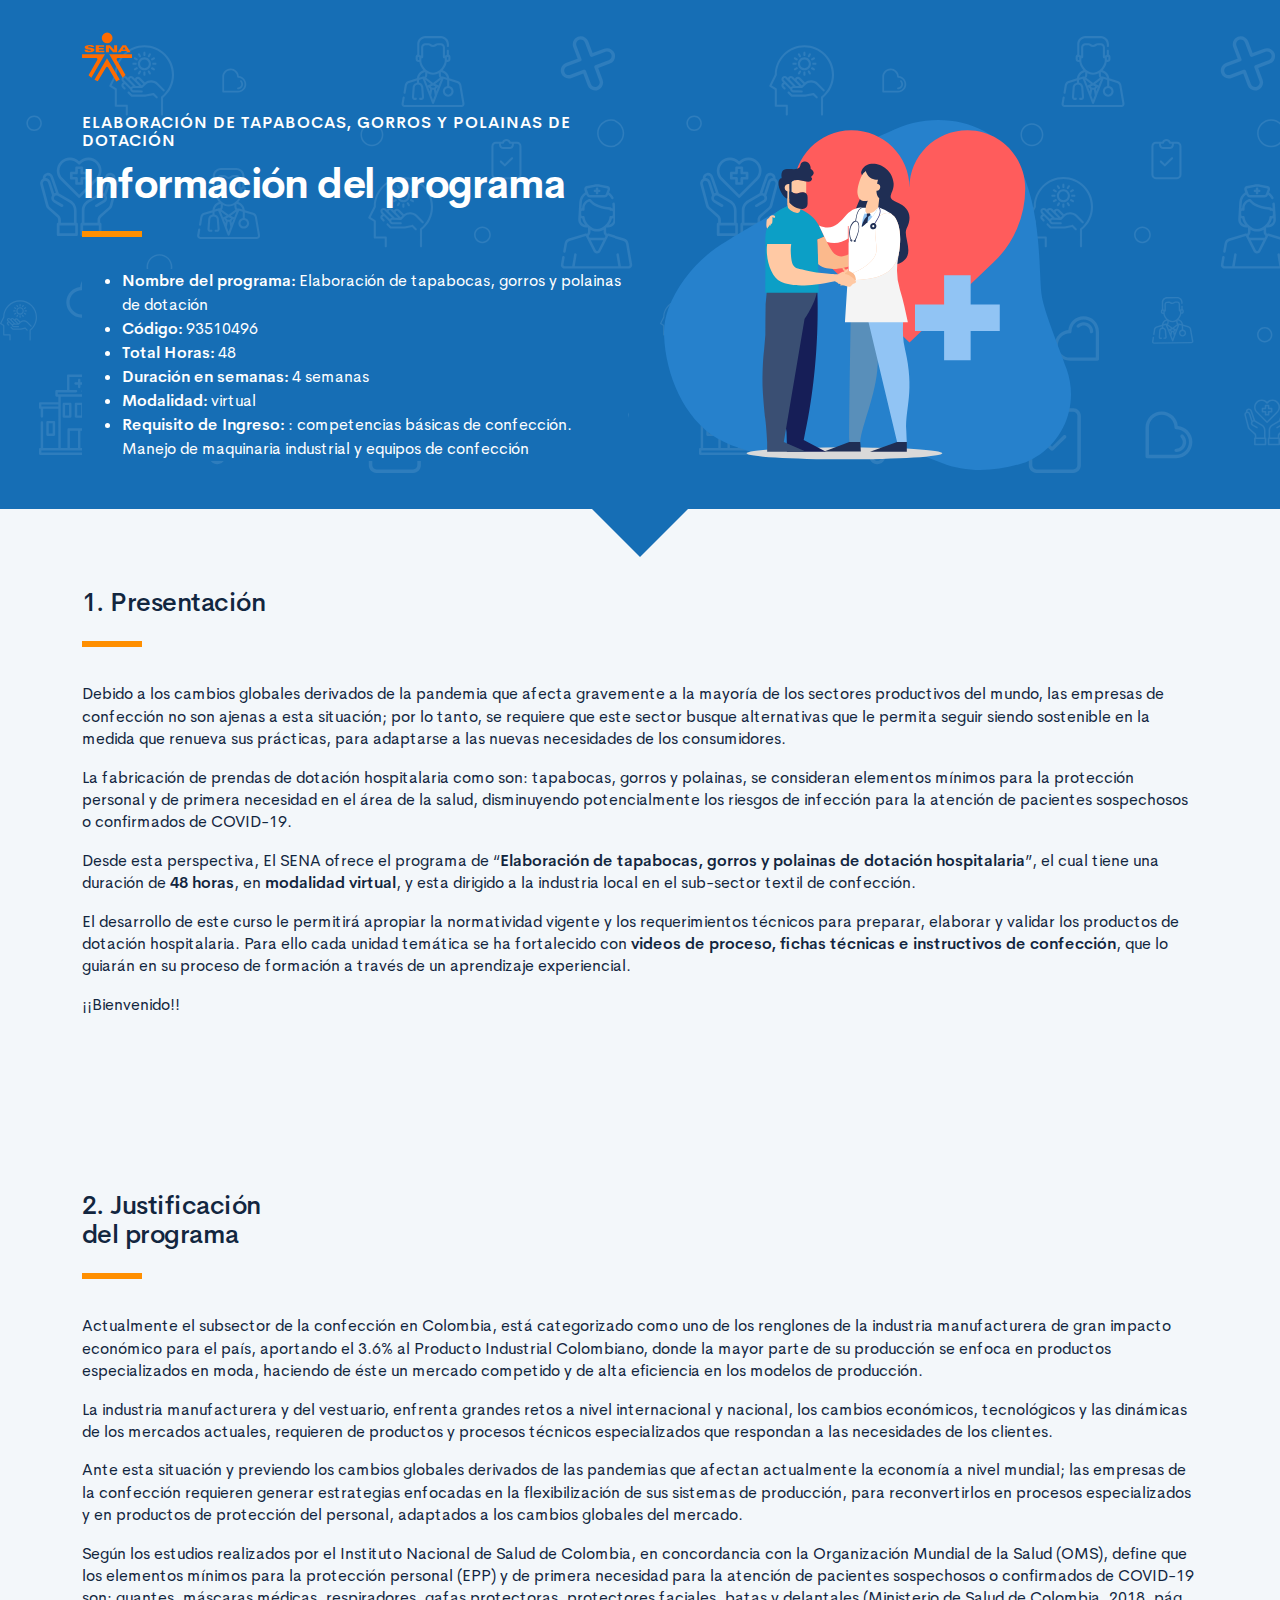
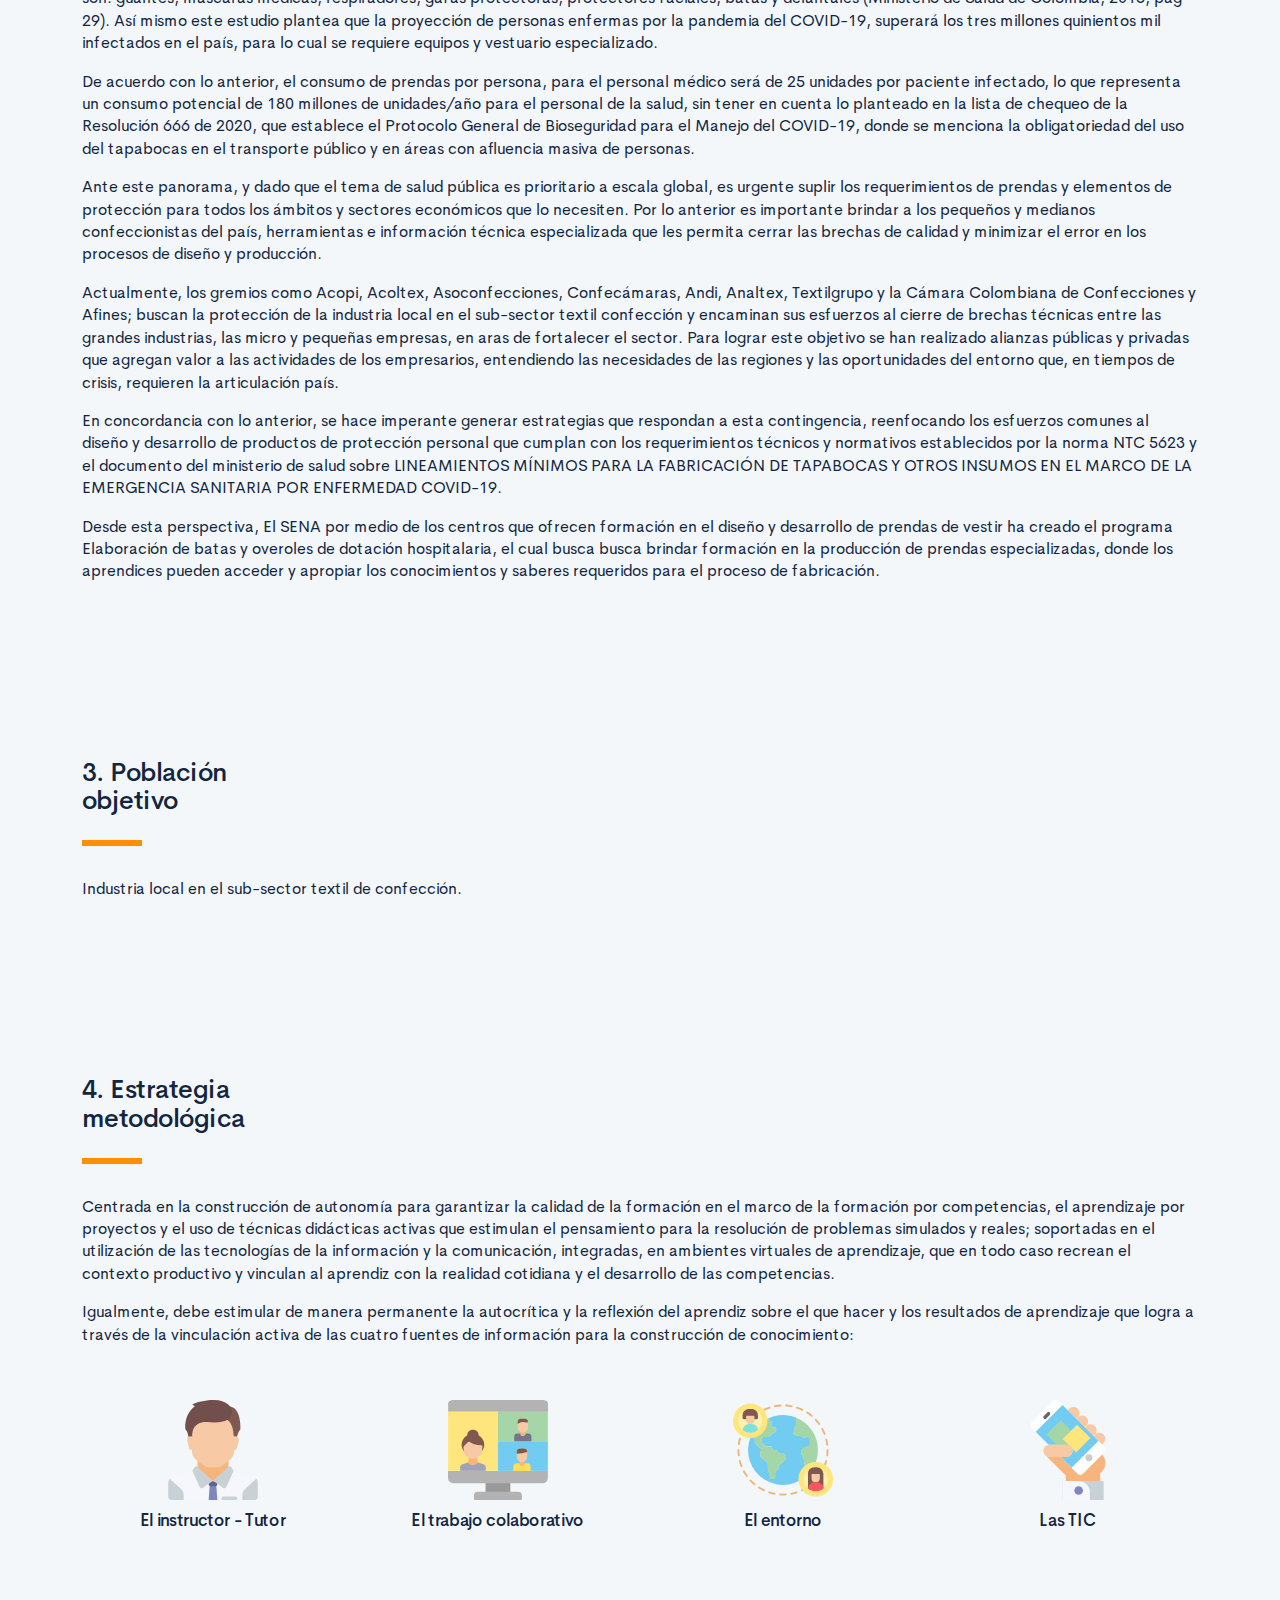
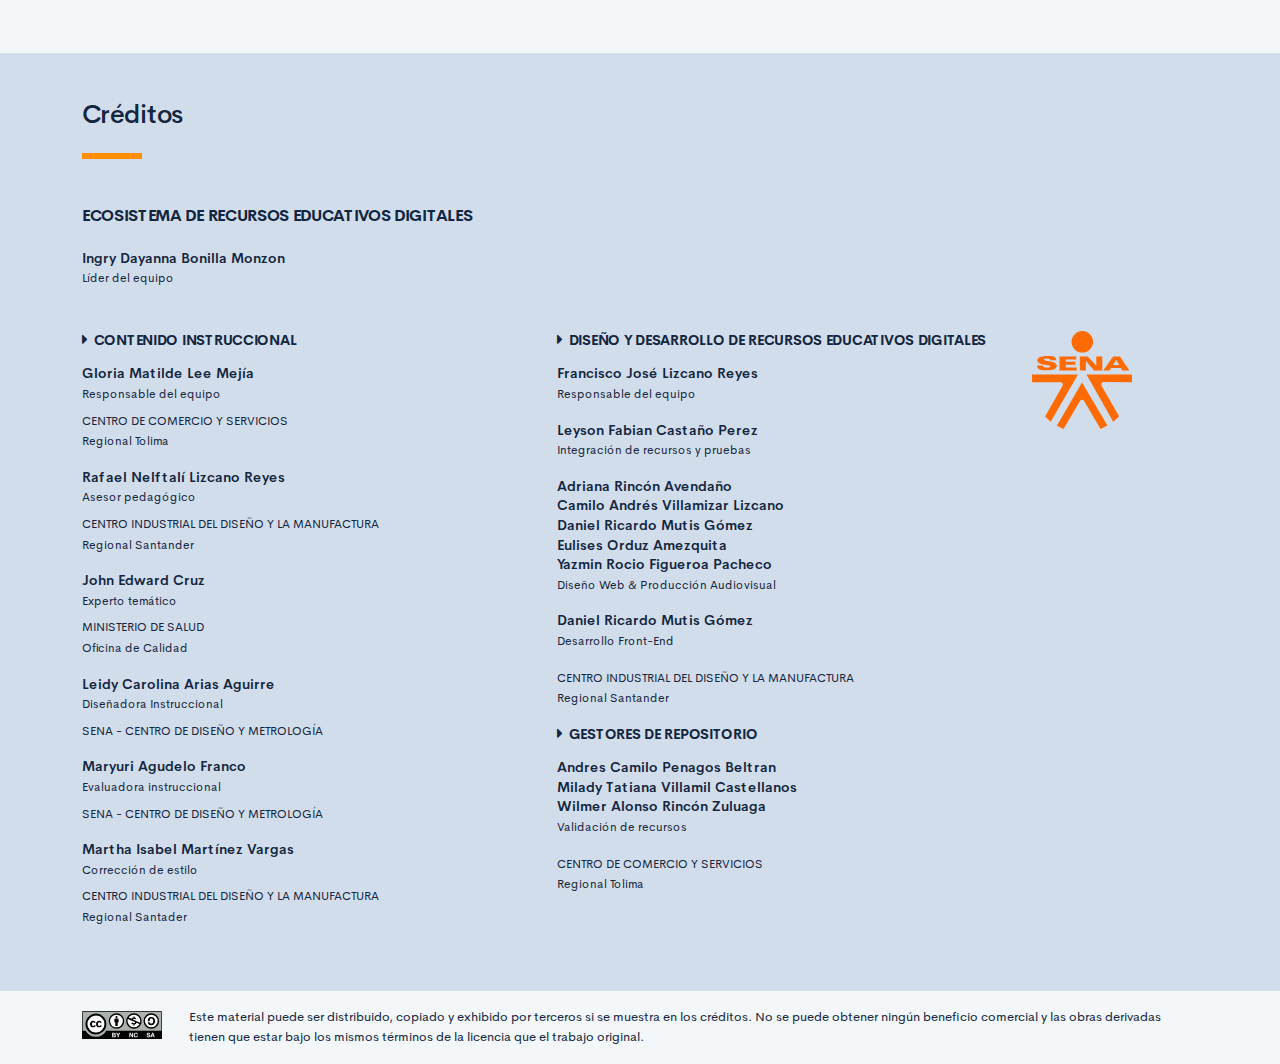
==== commit 20bc4e6f: "CF4_V2" ====
--- a/public/info.html
+++ b/public/info.html
@@ -136,7 +136,7 @@
                         <p class="footer-texto mb-2"><strong>Maryuri Agudelo Franco</strong><br /> <span class="text-small">Evaluadora instruccional<br /></span></p>
                         <p class="footer-texto"><span class="text-small text-uppercase">SENA - Centro de Diseño y metrología </span></p>
                         <p class="footer-texto mb-2"><strong>Martha Isabel Martínez Vargas</strong><br /> <span class="text-small">Corrección de estilo<br /></span></p>
-                        <p class="footer-texto"><span class="text-small text-uppercase">Centro Industrial Del Diseño Y La Manufactura - Regional Santander</span></p>
+                        <p class="footer-texto"><span class="text-small text-uppercase">Centro Industrial Del Diseño Y La Manufactura</span><br /><span class="text-small">Regional Santader </span></p>
                     </div>
                     <div class="col-12 col-md-5">
                         <h4 class="footer-subtitulo-2 mt-0">
@@ -151,6 +151,13 @@
                             <strong>Yazmin Rocio Figueroa Pacheco</strong><br /><span class="text-small">Diseño Web & Producción Audiovisual<br /></span></p>
                         <p class="footer-texto"><strong>Daniel Ricardo Mutis Gómez</strong><br /> <span class="text-small">Desarrollo Front-End<br /></span></p>
                         <p class="footer-texto"><span class="text-small text-uppercase">CENTRO INDUSTRIAL DEL DISEÑO Y LA MANUFACTURA </span><br /><span class="text-small">Regional Santander </span></p>
+                        <h4 class="footer-subtitulo-2 mt-0">
+                            <div class="fa fa-caret-right mr-2"></div>Gestores de repositorio
+                        </h4>
+                        <p class="footer-texto"> <strong>Andres Camilo Penagos Beltran</strong><br />
+                            <strong>Milady Tatiana Villamil Castellanos</strong><br />
+                            <strong>Wilmer Alonso Rincón Zuluaga</strong><br /> <span class="text-small">Validación de recursos<br /></span></p>
+                        <p class="footer-texto"><span class="text-small text-uppercase">CENTRO DE COMERCIO Y SERVICIOS </span><br /><span class="text-small">Regional Tolima </span></p>
                     </div>
                     <div class="col-12 col-md-2">
                         <div class="d-flex flex-column justify-content-center"><img src="assets/images/logos/senaLogo.svg" style="max-width:100px" /></div>
